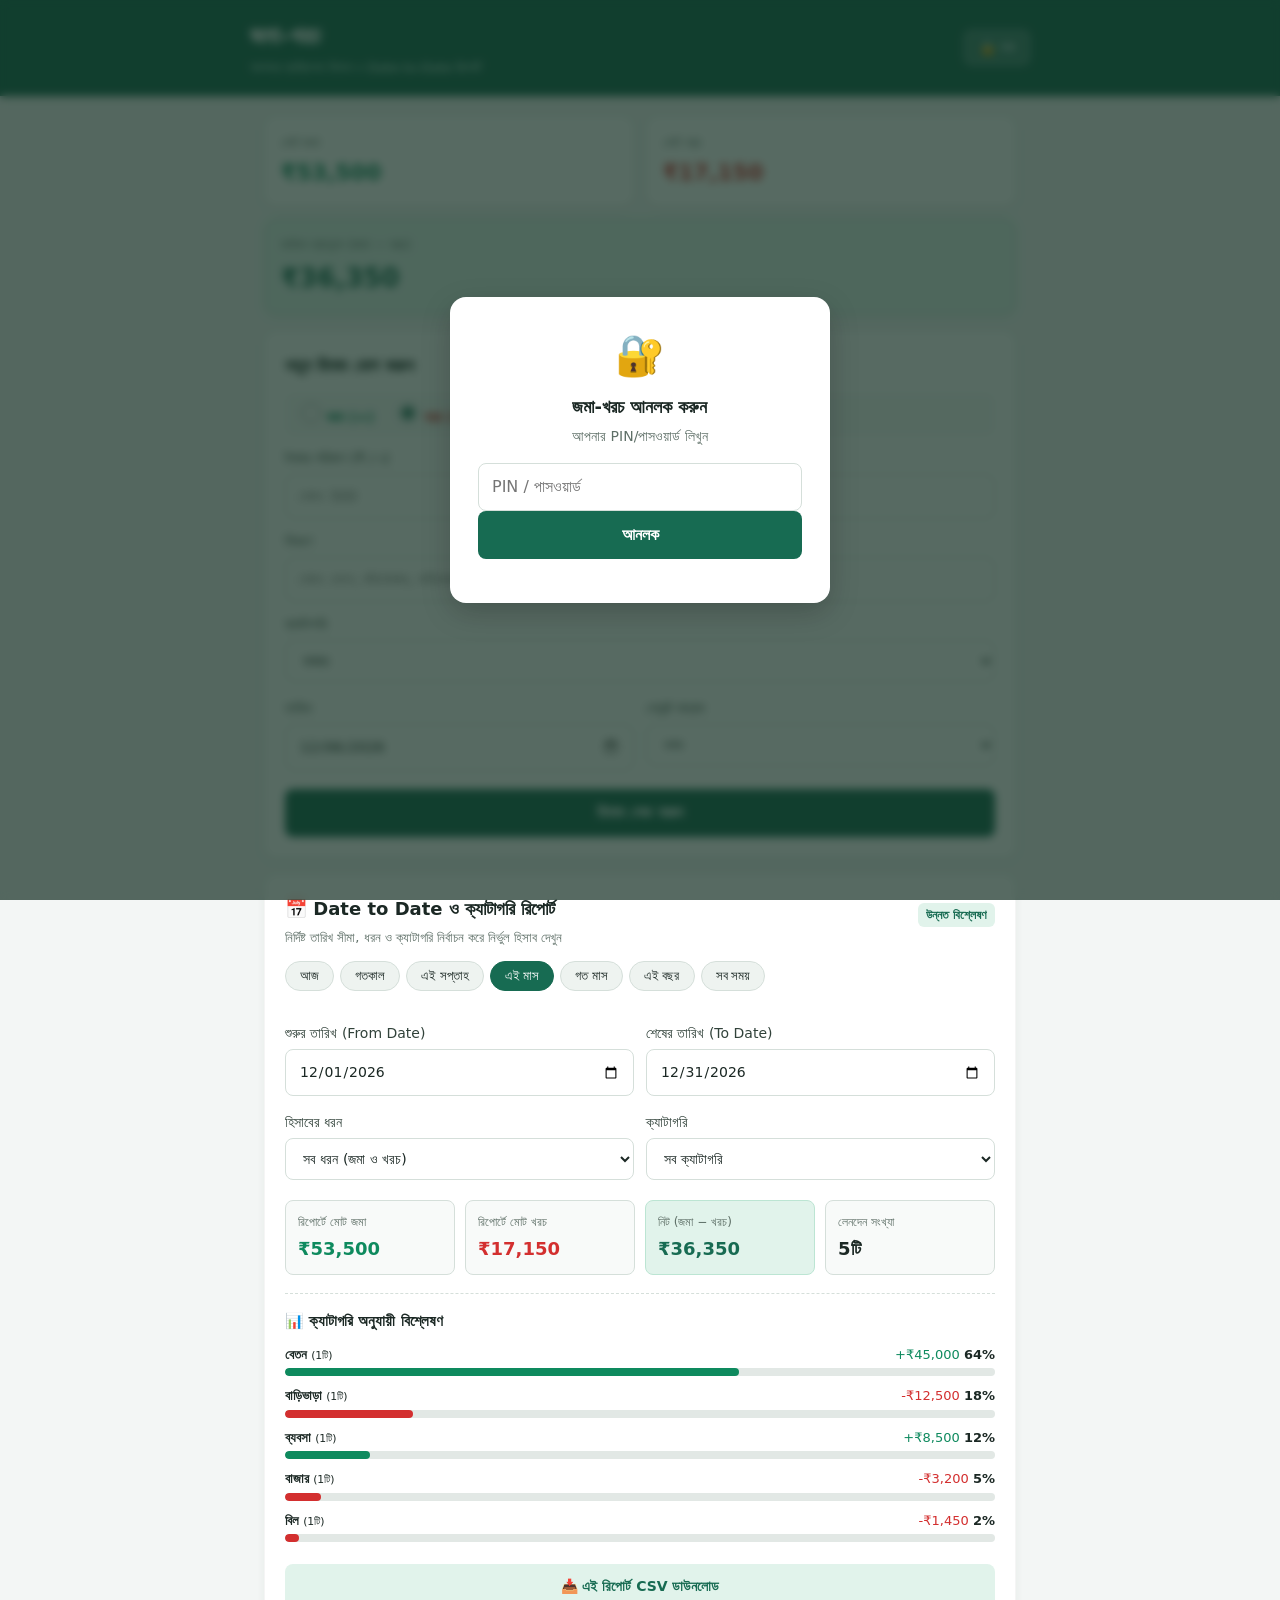
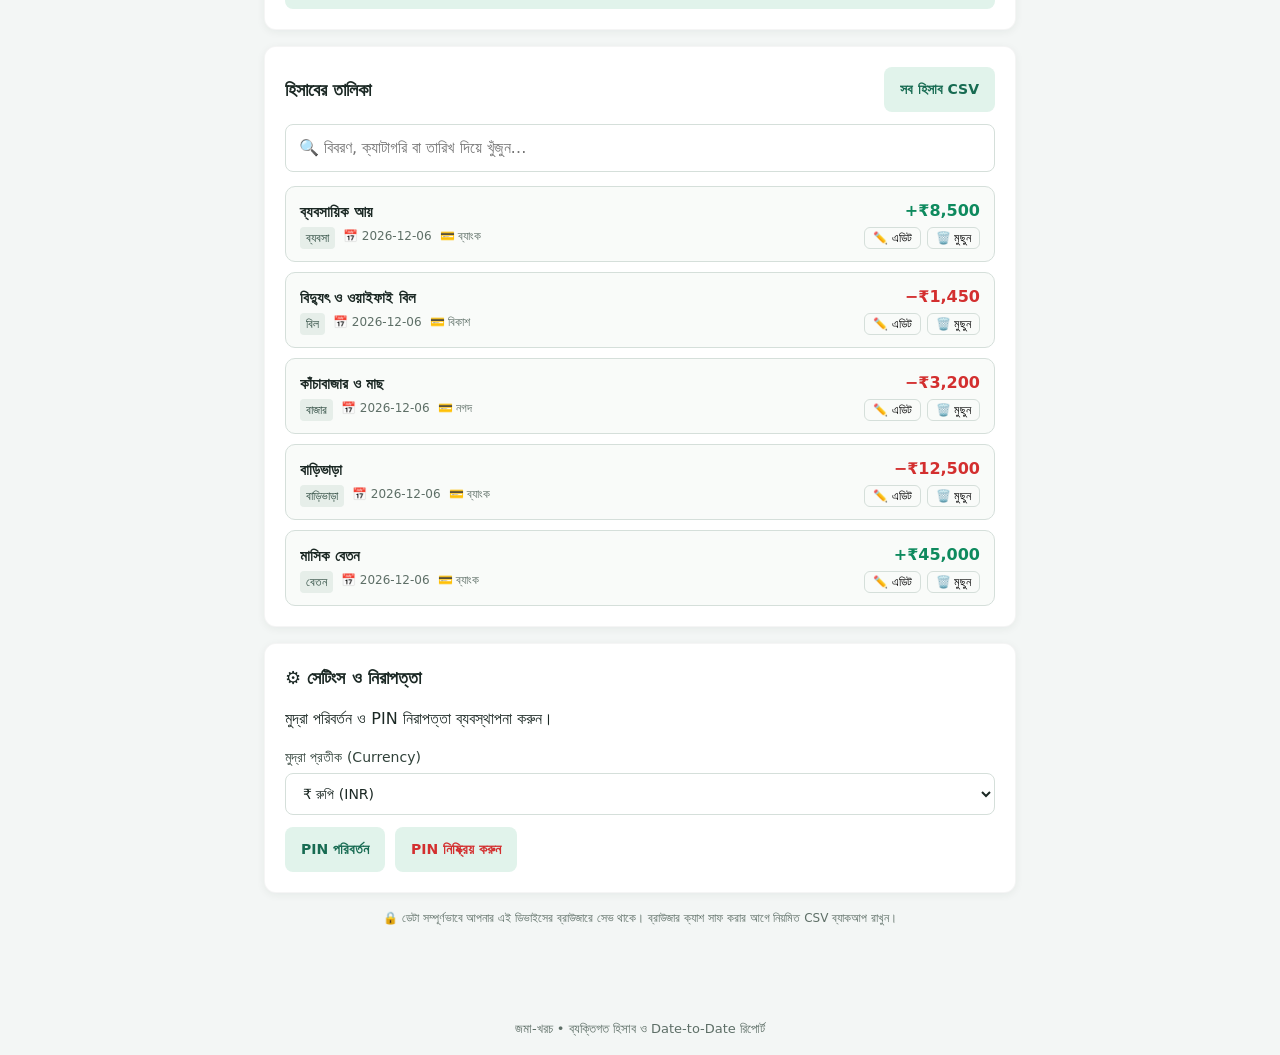
==== web/index.html @ a7116bd0 "feat: initialize core application structure Add UI components, styling, security PIN management, and" ====
<!doctype html>
<html lang="bn">
<head>
  <meta charset="utf-8">
  <meta name="viewport" content="width=device-width, initial-scale=1">
  <meta name="theme-color" content="#176b52">
  <title>জমা-খরচ • ব্যক্তিগত হিসাব ও রিপোর্ট</title>
  <link rel="stylesheet" href="style.css">
</head>
<body>
  <header>
    <div>
      <h1>জমা-খরচ</h1>
      <p>আপনার ব্যক্তিগত হিসাব ও Date-to-Date রিপোর্ট</p>
    </div>
    <div class="header-actions">
      <button id="lockNow" class="headbtn" title="অ্যাপ লক করুন">🔒 লক</button>
    </div>
  </header>

  <!-- Lock Screen Overlay -->
  <section id="lockScreen" class="lockScreen">
    <div class="lockCard">
      <div class="lockIcon">🔐</div>
      <h2 id="lockTitle">জমা-খরচ আনলক করুন</h2>
      <p id="lockText">আপনার PIN/পাসওয়ার্ড লিখুন</p>
      
      <form id="unlockForm">
        <input id="pinInput" type="password" autocomplete="current-password" placeholder="PIN / পাসওয়ার্ড" required>
        <button class="primary" type="submit">আনলক</button>
      </form>

      <div id="setupArea" hidden>
        <p>প্রথমবার ব্যবহারের জন্য একটি PIN/পাসওয়ার্ড তৈরি করুন (কমপক্ষে ৪ অক্ষর/সংখ্যা)।</p>
        <form id="setupForm">
          <input id="newPin" type="password" autocomplete="new-password" placeholder="নতুন PIN / পাসওয়ার্ড" minlength="4" required>
          <input id="confirmPin" type="password" autocomplete="new-password" placeholder="আবার লিখুন" minlength="4" required>
          <button class="primary" type="submit">PIN সেট করুন</button>
        </form>
      </div>

      <p id="lockError" class="error" role="alert"></p>
    </div>
  </section>

  <!-- Main Application -->
  <main id="app" hidden>
    <!-- Lifetime Overall Summary -->
    <section class="summary">
      <div class="tile">
        <span>মোট জমা</span>
        <strong id="totalIncome" class="incomeText">₹০</strong>
      </div>
      <div class="tile">
        <span>মোট খরচ</span>
        <strong id="totalExpense" class="expenseText">₹০</strong>
      </div>
      <div class="tile balance">
        <span>বর্তমান ব্যালেন্স (জমা − খরচ)</span>
        <strong id="balance">₹০</strong>
      </div>
    </section>

    <!-- New Entry Form -->
    <section class="panel">
      <h2 id="formTitle">নতুন হিসাব যোগ করুন</h2>
      <form id="entryForm">
        <input id="editId" type="hidden">
        
        <div class="typeRow">
          <label class="radioLabel">
            <input type="radio" name="type" value="income"> <span class="incomeTag">জমা (+)</span>
          </label>
          <label class="radioLabel">
            <input type="radio" name="type" value="expense" checked> <span class="expenseTag">খরচ (−)</span>
          </label>
        </div>

        <label>
          টাকার পরিমাণ (₹ / ৳)
          <input id="amount" type="number" min="0.01" step="0.01" placeholder="যেমন: 500" required>
        </label>

        <label>
          বিবরণ
          <input id="note" maxlength="100" placeholder="যেমন: বেতন, কাঁচাবাজার, বাড়িভাড়া" required>
        </label>

        <label>
          ক্যাটাগরি
          <select id="category">
            <option value="বাজার">বাজার</option>
            <option value="বেতন">বেতন</option>
            <option value="ব্যবসা">ব্যবসা</option>
            <option value="বাড়িভাড়া">বাড়িভাড়া</option>
            <option value="যাতায়াত">যাতায়াত</option>
            <option value="বিল">বিল</option>
            <option value="চিকিৎসা">চিকিৎসা</option>
            <option value="শিক্ষা">শিক্ষা</option>
            <option value="সঞ্চয়">সঞ্চয়</option>
            <option value="জমা/সঞ্চয়">জমা/সঞ্চয়</option>
            <option value="ঋণ">ঋণ</option>
            <option value="উপহার">উপহার</option>
            <option value="বিনোদন">বিনোদন</option>
            <option value="অন্যান্য">অন্যান্য</option>
          </select>
        </label>

        <div class="formGrid2">
          <label>
            তারিখ
            <input id="date" type="date" required>
          </label>
          <label>
            পেমেন্ট মাধ্যম
            <select id="paymentMethod">
              <option value="নগদ">নগদ</option>
              <option value="ব্যাংক">ব্যাংক</option>
              <option value="বিকাশ">বিকাশ</option>
              <option value="নগদ (Nagad)">নগদ (Nagad)</option>
              <option value="কার্ড">কার্ড</option>
              <option value="অন্যান্য">অন্যান্য</option>
            </select>
          </label>
        </div>

        <div class="formBtns">
          <button class="primary" type="submit" id="saveBtn">হিসাব সেভ করুন</button>
          <button class="secondary" type="button" id="cancelEdit" hidden>বাতিল</button>
        </div>
      </form>
    </section>

    <!-- NEW & POWERFUL DATE TO DATE REPORT SECTION -->
    <section class="panel reportPanel">
      <div class="reportTitleRow">
        <h2>📅 Date to Date ও ক্যাটাগরি রিপোর্ট</h2>
        <span class="badge">উন্নত বিশ্লেষণ</span>
      </div>
      <p class="sectionSub">নির্দিষ্ট তারিখ সীমা, ধরন ও ক্যাটাগরি নির্বাচন করে নির্ভুল হিসাব দেখুন</p>

      <!-- Date Presets -->
      <div class="presetButtons">
        <button type="button" class="presetBtn" data-preset="today">আজ</button>
        <button type="button" class="presetBtn" data-preset="yesterday">গতকাল</button>
        <button type="button" class="presetBtn" data-preset="this_week">এই সপ্তাহ</button>
        <button type="button" class="presetBtn active" data-preset="this_month">এই মাস</button>
        <button type="button" class="presetBtn" data-preset="last_month">গত মাস</button>
        <button type="button" class="presetBtn" data-preset="this_year">এই বছর</button>
        <button type="button" class="presetBtn" data-preset="all">সব সময়</button>
      </div>

      <!-- Date to Date Range Pickers -->
      <div class="dateRangeRow">
        <label>
          শুরুর তারিখ (From Date)
          <input id="reportStartDate" type="date">
        </label>
        <label>
          শেষের তারিখ (To Date)
          <input id="reportEndDate" type="date">
        </label>
      </div>

      <!-- Type and Category Filters for Report -->
      <div class="reportFilterRow">
        <label>
          হিসাবের ধরন
          <select id="reportFilterType">
            <option value="all">সব ধরন (জমা ও খরচ)</option>
            <option value="income">শুধু জমা (+)</option>
            <option value="expense">শুধু খরচ (−)</option>
          </select>
        </label>
        <label>
          ক্যাটাগরি
          <select id="reportFilterCategory">
            <option value="all">সব ক্যাটাগরি</option>
            <option value="বাজার">বাজার</option>
            <option value="বেতন">বেতন</option>
            <option value="ব্যবসা">ব্যবসা</option>
            <option value="বাড়িভাড়া">বাড়িভাড়া</option>
            <option value="যাতায়াত">যাতায়াত</option>
            <option value="বিল">বিল</option>
            <option value="চিকিৎসা">চিকিৎসা</option>
            <option value="শিক্ষা">শিক্ষা</option>
            <option value="সঞ্চয়">সঞ্চয়</option>
            <option value="জমা/সঞ্চয়">জমা/সঞ্চয়</option>
            <option value="ঋণ">ঋণ</option>
            <option value="উপহার">উপহার</option>
            <option value="বিনোদন">বিনোদন</option>
            <option value="অন্যান্য">অন্যান্য</option>
          </select>
        </label>
      </div>

      <!-- Report Summary Grid -->
      <div class="reportGrid">
        <div class="reportStat">
          <span>রিপোর্টে মোট জমা</span>
          <strong id="reportIncome" class="incomeText">₹০</strong>
        </div>
        <div class="reportStat">
          <span>রিপোর্টে মোট খরচ</span>
          <strong id="reportExpense" class="expenseText">₹০</strong>
        </div>
        <div class="reportStat highlight">
          <span>নিট (জমা − খরচ)</span>
          <strong id="reportNet">₹০</strong>
        </div>
        <div class="reportStat">
          <span>লেনদেন সংখ্যা</span>
          <strong id="reportCount">০টি</strong>
        </div>
      </div>

      <!-- Visual Category Breakdown with Progress Bars -->
      <div class="categoryBreakdownSection" id="categoryBreakdownWrapper">
        <h3>📊 ক্যাটাগরি অনুযায়ী বিশ্লেষণ</h3>
        <div id="categoryBars" class="categoryBars"></div>
      </div>

      <div class="reportActionButtons">
        <button id="exportReportCsv" class="secondary full">📥 এই রিপোর্ট CSV ডাউনলোড</button>
      </div>
    </section>

    <!-- Transactions List & Search -->
    <section class="panel">
      <div class="listHead">
        <h2>হিসাবের তালিকা</h2>
        <button id="exportAllCsv" class="secondary">সব হিসাব CSV</button>
      </div>

      <input id="search" class="search" placeholder="🔍 বিবরণ, ক্যাটাগরি বা তারিখ দিয়ে খুঁজুন…">

      <div class="entriesList" id="entries"></div>
      <p id="empty" class="empty" hidden>কোনো হিসাব পাওয়া যায়নি।</p>
    </section>

    <!-- Security & Settings Panel -->
    <section class="panel security">
      <h2>⚙️ সেটিংস ও নিরাপত্তা</h2>
      <p>মুদ্রা পরিবর্তন ও PIN নিরাপত্তা ব্যবস্থাপনা করুন।</p>
      
      <div class="settingsRow">
        <label>
          মুদ্রা প্রতীক (Currency)
          <select id="currencySelect">
            <option value="₹">₹ রুপি (INR)</option>
            <option value="৳">৳ টাকা (BDT)</option>
            <option value="$">$ ডলার (USD)</option>
          </select>
        </label>
      </div>

      <div class="settingsButtons">
        <button id="changePin" class="secondary">PIN পরিবর্তন</button>
        <button id="removePin" class="secondary text-danger">PIN নিষ্ক্রিয় করুন</button>
      </div>
    </section>

    <p class="notice">
      🔒 ডেটা সম্পূর্ণভাবে আপনার এই ডিভাইসের ব্রাউজারে সেভ থাকে। ব্রাউজার ক্যাশ সাফ করার আগে নিয়মিত CSV ব্যাকআপ রাখুন।
    </p>
  </main>

  <footer>জমা-খরচ • ব্যক্তিগত হিসাব ও Date-to-Date রিপোর্ট</footer>

  <script src="app.js"></script>
</body>
</html>
---- web/style.css ----
* {
  box-sizing: border-box;
}

:root {
  --primary: #176b52;
  --primary-dark: #0f4b39;
  --primary-light: #e1f3eb;
  --income: #0e8a5e;
  --income-bg: #e2f6ee;
  --expense: #d32f2f;
  --expense-bg: #ffebee;
  --bg: #f3f6f5;
  --surface: #ffffff;
  --text: #1b2824;
  --text-muted: #5e6f67;
  --border: #d5dfda;
  --radius: 12px;
}

body {
  margin: 0;
  background: var(--bg);
  color: var(--text);
  font-family: system-ui, -apple-system, "Segoe UI", Roboto, "Noto Sans Bengali", sans-serif;
  line-height: 1.5;
}

header {
  background: var(--primary);
  color: white;
  padding: 18px max(16px, calc((100% - 780px) / 2));
  display: flex;
  align-items: center;
  justify-content: space-between;
  gap: 12px;
  box-shadow: 0 2px 8px rgba(0, 0, 0, 0.12);
}

h1 {
  margin: 0;
  font-size: 24px;
  font-weight: 700;
}

header p {
  margin: 4px 0 0;
  color: #d6eee5;
  font-size: 13px;
}

.headbtn {
  background: rgba(255, 255, 255, 0.18);
  color: white;
  border: 1px solid rgba(255, 255, 255, 0.4);
  border-radius: 8px;
  padding: 8px 14px;
  font-size: 14px;
  cursor: pointer;
  transition: background 0.2s;
}

.headbtn:hover {
  background: rgba(255, 255, 255, 0.3);
}

main {
  max-width: 780px;
  margin: 20px auto;
  padding: 0 14px 40px;
}

/* Summary Cards */
.summary {
  display: grid;
  grid-template-columns: 1fr 1fr;
  gap: 12px;
  margin-bottom: 16px;
}

.tile {
  background: var(--surface);
  border-radius: var(--radius);
  padding: 16px;
  box-shadow: 0 2px 8px rgba(16, 43, 32, 0.06);
  border: 1px solid rgba(0, 0, 0, 0.04);
}

.tile span {
  display: block;
  font-size: 13px;
  color: var(--text-muted);
}

.tile strong {
  display: block;
  font-size: 22px;
  margin-top: 4px;
  font-weight: 700;
}

.incomeText {
  color: var(--income);
}

.expenseText {
  color: var(--expense);
}

.balance {
  grid-column: 1 / -1;
  background: var(--primary-light);
  border: 1px solid #c2e6d6;
}

.balance strong {
  color: var(--primary);
  font-size: 26px;
}

/* Panels */
.panel {
  background: var(--surface);
  border-radius: var(--radius);
  padding: 20px;
  margin-bottom: 16px;
  box-shadow: 0 2px 8px rgba(16, 43, 32, 0.06);
  border: 1px solid rgba(0, 0, 0, 0.04);
}

h2 {
  font-size: 18px;
  margin: 0 0 14px;
  color: var(--text);
}

.sectionSub {
  font-size: 13px;
  color: var(--text-muted);
  margin: -8px 0 14px;
}

.reportTitleRow {
  display: flex;
  align-items: center;
  justify-content: space-between;
}

.badge {
  background: var(--primary-light);
  color: var(--primary);
  font-size: 12px;
  padding: 3px 8px;
  border-radius: 6px;
  font-weight: 600;
}

/* Form Styles */
.panel label {
  display: block;
  font-size: 14px;
  margin: 12px 0 4px;
  color: #31423a;
  font-weight: 500;
}

.panel input:not([type=radio]),
.panel select,
.lockCard input {
  display: block;
  width: 100%;
  margin-top: 5px;
  padding: 11px 13px;
  border: 1px solid var(--border);
  border-radius: 8px;
  background: white;
  font: inherit;
  color: var(--text);
  outline: none;
  transition: border-color 0.2s;
}

.panel input:focus,
.panel select:focus,
.lockCard input:focus {
  border-color: var(--primary);
  box-shadow: 0 0 0 3px rgba(23, 107, 82, 0.15);
}

.typeRow {
  display: flex;
  gap: 20px;
  margin-bottom: 12px;
  padding: 8px 12px;
  background: #f8faf9;
  border-radius: 8px;
}

.radioLabel {
  display: flex;
  align-items: center;
  gap: 8px;
  cursor: pointer;
  margin: 0 !important;
}

.radioLabel input {
  accent-color: var(--primary);
  width: 18px;
  height: 18px;
}

.incomeTag {
  color: var(--income);
  font-weight: 700;
}

.expenseTag {
  color: var(--expense);
  font-weight: 700;
}

.formGrid2 {
  display: grid;
  grid-template-columns: 1fr 1fr;
  gap: 12px;
}

.formBtns {
  display: flex;
  gap: 10px;
  margin-top: 14px;
}

.primary, .secondary {
  border: 0;
  border-radius: 8px;
  padding: 12px 16px;
  font: inherit;
  font-weight: 600;
  cursor: pointer;
  transition: opacity 0.2s, background 0.2s;
}

.primary {
  width: 100%;
  background: var(--primary);
  color: white;
}

.primary:hover {
  background: var(--primary-dark);
}

.secondary {
  background: var(--primary-light);
  color: var(--primary);
  font-size: 14px;
}

.secondary:hover {
  background: #cfeedf;
}

.full {
  width: 100%;
  margin-top: 12px;
}

/* Date Presets */
.presetButtons {
  display: flex;
  gap: 6px;
  overflow-x: auto;
  padding-bottom: 8px;
  margin-bottom: 12px;
}

.presetBtn {
  background: #eef3f0;
  border: 1px solid var(--border);
  color: var(--text);
  border-radius: 20px;
  padding: 6px 14px;
  font-size: 13px;
  cursor: pointer;
  white-space: nowrap;
  transition: all 0.2s;
}

.presetBtn.active, .presetBtn:hover {
  background: var(--primary);
  color: white;
  border-color: var(--primary);
}

.dateRangeRow, .reportFilterRow {
  display: grid;
  grid-template-columns: 1fr 1fr;
  gap: 12px;
}

/* Report Grid */
.reportGrid {
  display: grid;
  grid-template-columns: repeat(auto-fit, minmax(140px, 1fr));
  gap: 10px;
  margin: 16px 0;
}

.reportStat {
  background: #f8faf9;
  border: 1px solid var(--border);
  padding: 12px;
  border-radius: 8px;
}

.reportStat span {
  display: block;
  font-size: 12px;
  color: var(--text-muted);
}

.reportStat strong {
  display: block;
  font-size: 18px;
  margin-top: 4px;
}

.reportStat.highlight {
  background: var(--primary-light);
  border-color: #bce5d3;
}

.reportStat.highlight strong {
  color: var(--primary);
}

/* Visual Category Bars */
.categoryBreakdownSection {
  margin-top: 18px;
  border-top: 1px dashed var(--border);
  padding-top: 16px;
}

.categoryBreakdownSection h3 {
  font-size: 15px;
  margin: 0 0 12px;
  color: var(--text);
}

.catBarItem {
  margin-bottom: 10px;
}

.catBarHead {
  display: flex;
  justify-content: space-between;
  font-size: 13px;
  margin-bottom: 4px;
}

.catProgressBg {
  background: #e2e8e5;
  height: 8px;
  border-radius: 4px;
  overflow: hidden;
}

.catProgressFill {
  height: 100%;
  border-radius: 4px;
  background: var(--primary);
  transition: width 0.3s;
}

.catProgressFill.expenseFill {
  background: var(--expense);
}

.catProgressFill.incomeFill {
  background: var(--income);
}

/* Entries List */
.listHead {
  display: flex;
  align-items: center;
  justify-content: space-between;
  margin-bottom: 12px;
}

.listHead h2 {
  margin: 0;
}

.search {
  margin-bottom: 14px;
}

.entriesList {
  display: flex;
  flex-direction: column;
  gap: 10px;
}

.entryItem {
  display: flex;
  justify-content: space-between;
  align-items: center;
  background: #f9fbf9;
  border: 1px solid var(--border);
  padding: 12px 14px;
  border-radius: 10px;
  transition: transform 0.15s, box-shadow 0.15s;
}

.entryItem:hover {
  box-shadow: 0 2px 6px rgba(0, 0, 0, 0.05);
}

.entryMain strong {
  font-size: 15px;
  color: var(--text);
}

.entryMeta {
  display: flex;
  gap: 8px;
  font-size: 12px;
  color: var(--text-muted);
  margin-top: 3px;
}

.catPill {
  background: #e6eee9;
  color: #2b493e;
  padding: 2px 6px;
  border-radius: 4px;
  font-weight: 500;
}

.entryMoney {
  text-align: right;
}

.entryAmount {
  font-size: 16px;
  font-weight: 700;
}

.entryActions {
  display: flex;
  gap: 6px;
  margin-top: 4px;
}

.btnAction {
  background: transparent;
  border: 1px solid var(--border);
  border-radius: 6px;
  padding: 3px 8px;
  font-size: 12px;
  cursor: pointer;
}

.btnAction.edit:hover {
  background: var(--primary-light);
  color: var(--primary);
}

.btnAction.delete:hover {
  background: var(--expense-bg);
  color: var(--expense);
}

.empty {
  text-align: center;
  color: var(--text-muted);
  padding: 24px 0;
  font-size: 14px;
}

/* Security & Settings */
.settingsButtons {
  display: flex;
  gap: 10px;
  margin-top: 12px;
}

.text-danger {
  color: var(--expense);
}

.notice {
  font-size: 12px;
  color: var(--text-muted);
  text-align: center;
  margin: 16px 0;
}

/* Lock Screen */
.lockScreen {
  position: fixed;
  inset: 0;
  background: rgba(16, 43, 32, 0.7);
  backdrop-filter: blur(4px);
  display: flex;
  align-items: center;
  justify-content: center;
  padding: 16px;
  z-index: 999;
}

.lockCard {
  background: white;
  width: 100%;
  max-width: 380px;
  padding: 28px;
  border-radius: 16px;
  text-align: center;
  box-shadow: 0 10px 30px rgba(0, 0, 0, 0.2);
}

.lockIcon {
  font-size: 40px;
  margin-bottom: 8px;
}

.lockCard h2 {
  margin: 0 0 6px;
}

.lockCard p {
  color: var(--text-muted);
  font-size: 14px;
  margin: 0 0 16px;
}

.error {
  color: var(--expense);
  font-size: 13px;
  margin-top: 10px;
}

footer {
  text-align: center;
  padding: 16px;
  font-size: 13px;
  color: var(--text-muted);
}

@media (max-width: 600px) {
  .dateRangeRow, .reportFilterRow, .formGrid2 {
    grid-template-columns: 1fr;
  }
}
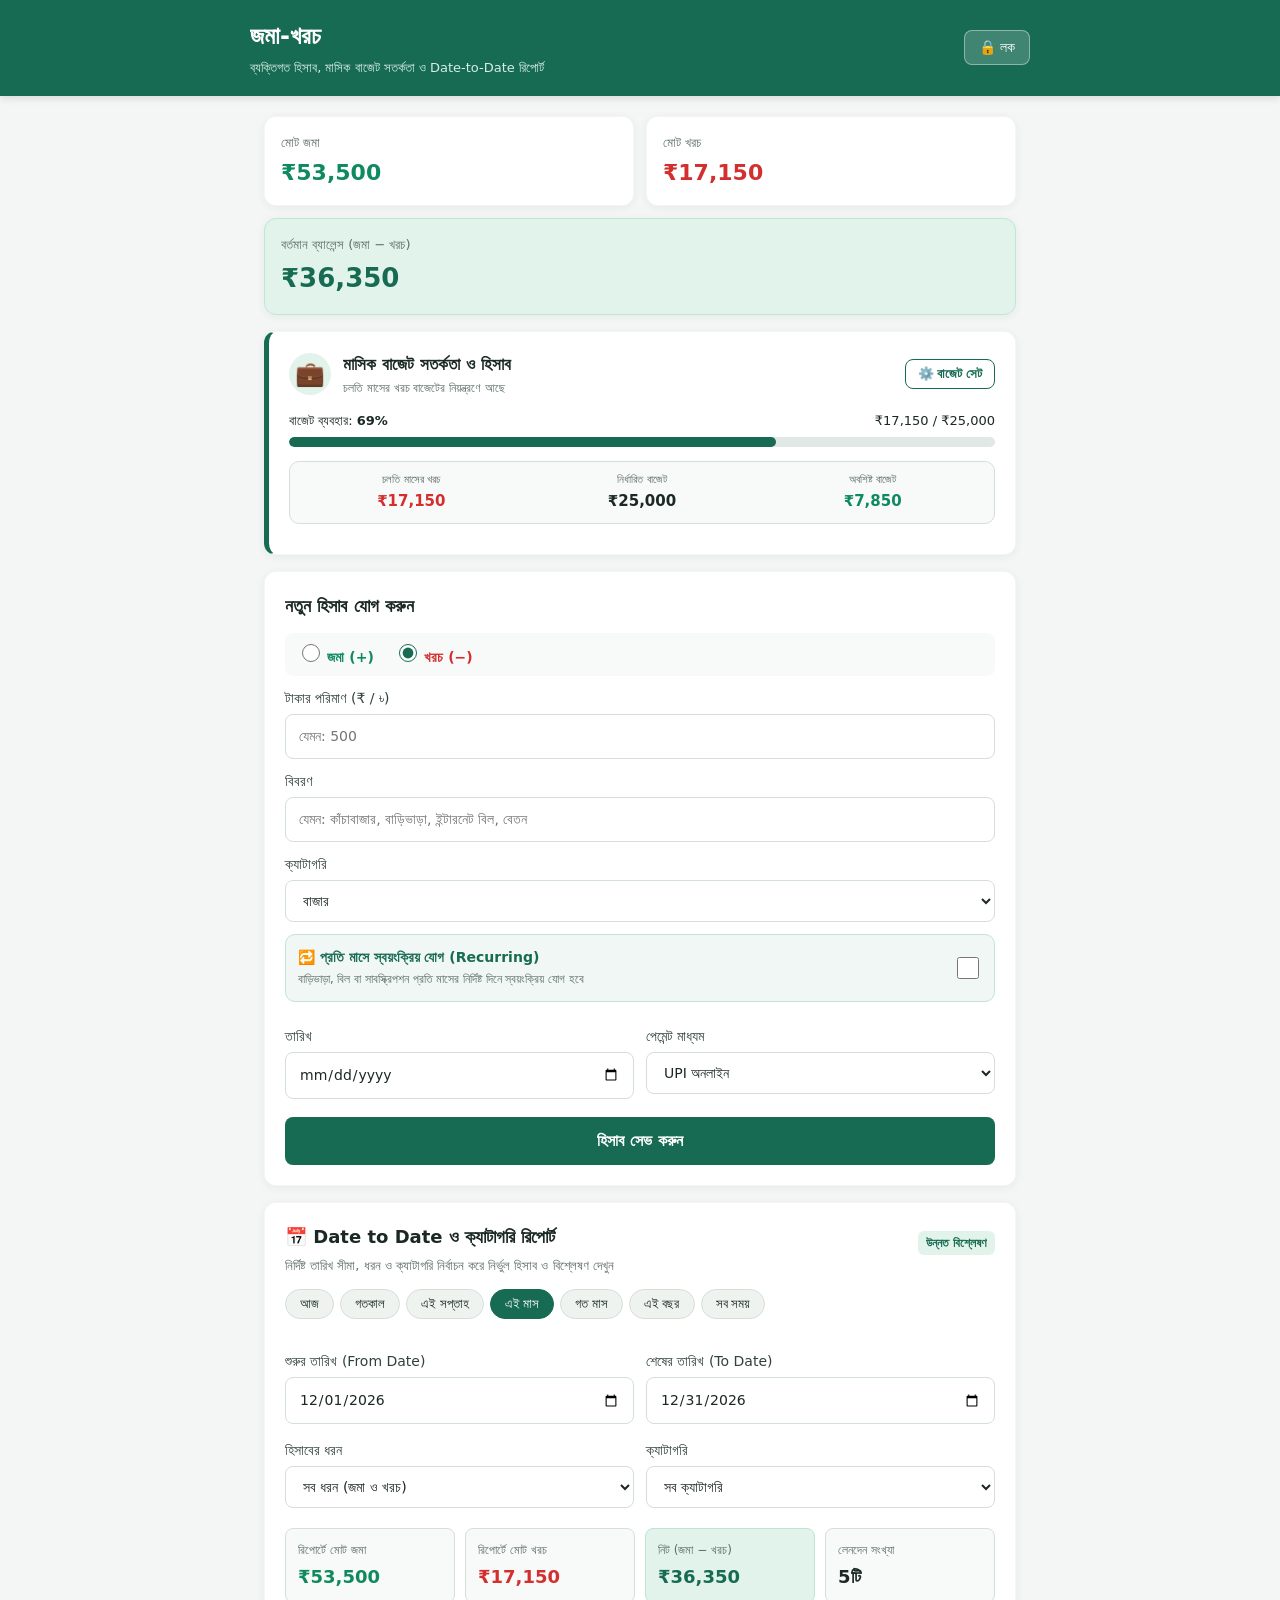
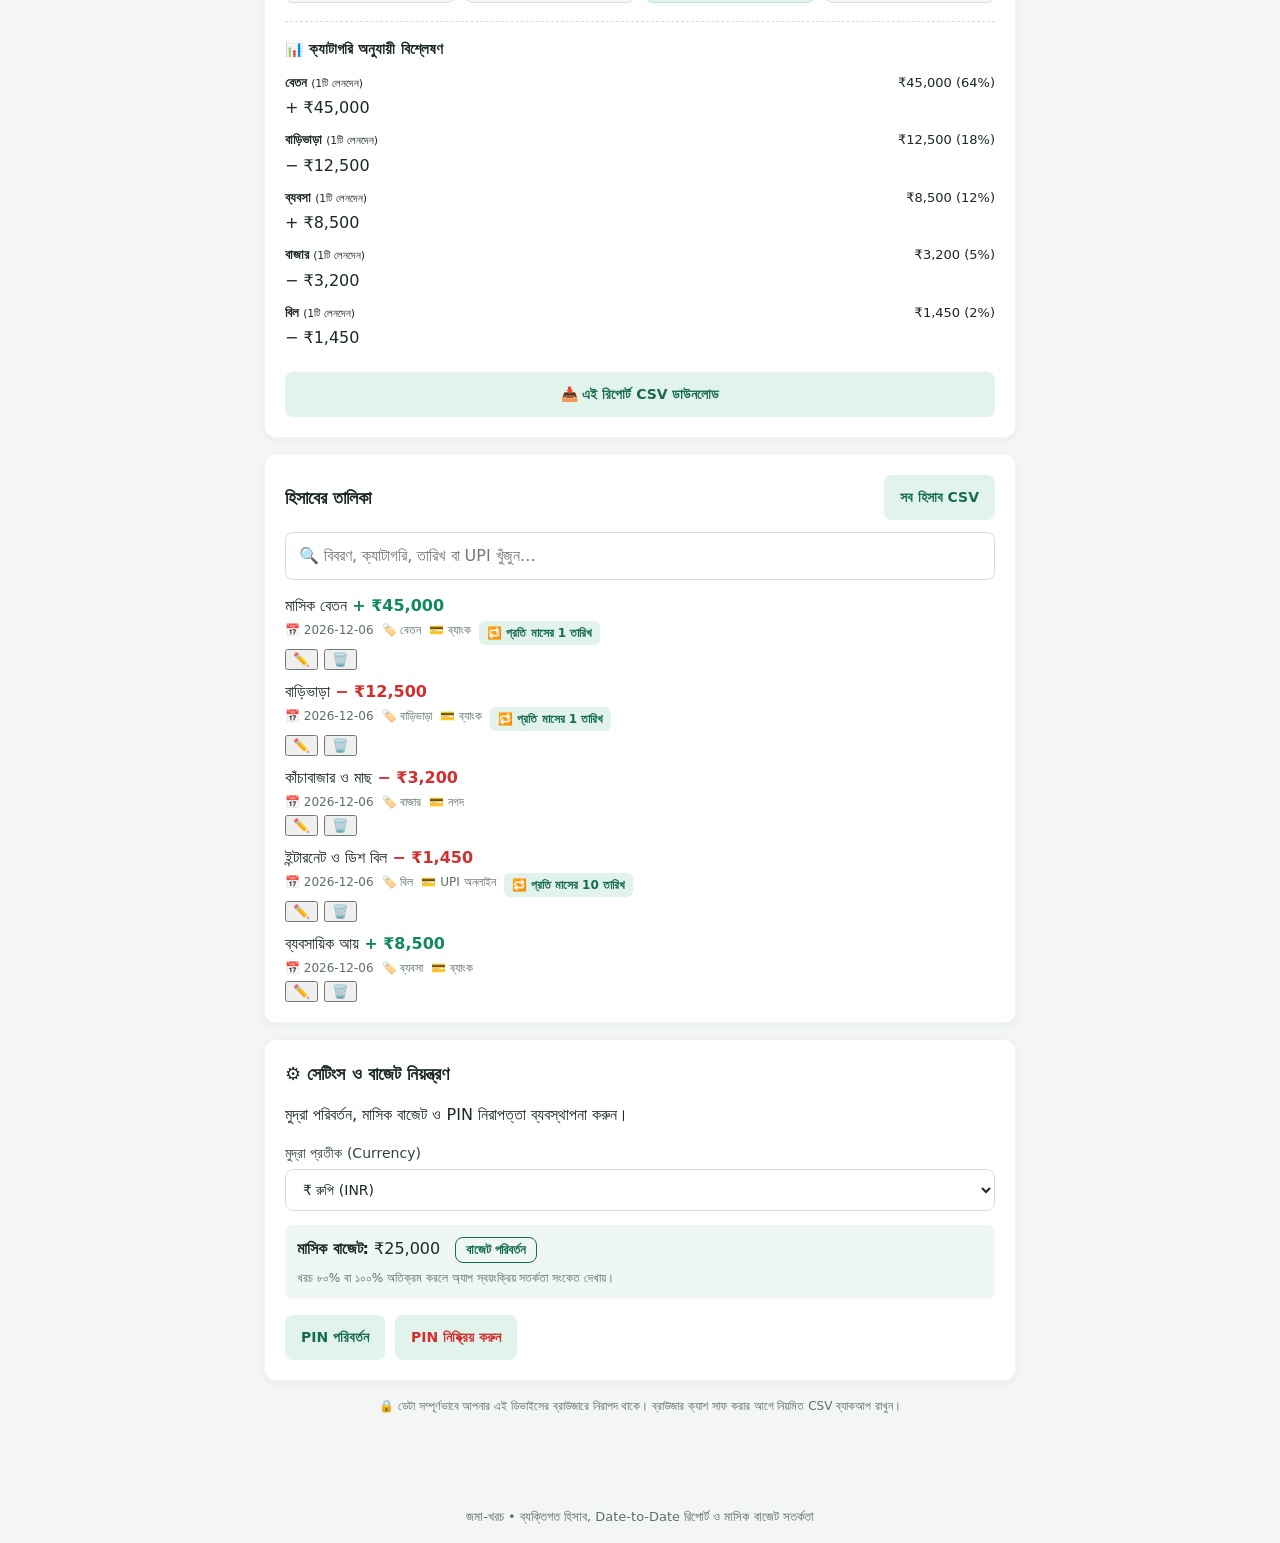
==== commit dce3ebbb: "feat: add recurring transaction support - Added recurrence fields to TransactionEntity - Updated Roo" ====
--- a/web/index.html
+++ b/web/index.html
@@ -4,14 +4,14 @@
   <meta charset="utf-8">
   <meta name="viewport" content="width=device-width, initial-scale=1">
   <meta name="theme-color" content="#176b52">
-  <title>জমা-খরচ • ব্যক্তিগত হিসাব ও রিপোর্ট</title>
+  <title>জমা-খরচ • ব্যক্তিগত হিসাব, বাজেট সতর্কতা ও রিপোর্ট</title>
   <link rel="stylesheet" href="style.css">
 </head>
 <body>
   <header>
     <div>
       <h1>জমা-খরচ</h1>
-      <p>আপনার ব্যক্তিগত হিসাব ও Date-to-Date রিপোর্ট</p>
+      <p>ব্যক্তিগত হিসাব, মাসিক বাজেট সতর্কতা ও Date-to-Date রিপোর্ট</p>
     </div>
     <div class="header-actions">
       <button id="lockNow" class="headbtn" title="অ্যাপ লক করুন">🔒 লক</button>
@@ -19,7 +19,7 @@
   </header>
 
   <!-- Lock Screen Overlay -->
-  <section id="lockScreen" class="lockScreen">
+  <section id="lockScreen" class="lockScreen" style="display: none;">
     <div class="lockCard">
       <div class="lockIcon">🔐</div>
       <h2 id="lockTitle">জমা-খরচ আনলক করুন</h2>
@@ -28,15 +28,23 @@
       <form id="unlockForm">
         <input id="pinInput" type="password" autocomplete="current-password" placeholder="PIN / পাসওয়ার্ড" required>
         <button class="primary" type="submit">আনলক</button>
+        <div style="margin-top: 12px; display: flex; flex-direction: column; gap: 8px;">
+          <button id="resetPinBtn" type="button" class="secondary" style="width: 100%; border: 1px dashed #176b52; background: #eef7f3; cursor: pointer; padding: 10px; font-weight: 600;">
+            🔓 PIN রিসেট করে সরাসরি প্রবেশ করুন
+          </button>
+        </div>
       </form>
 
       <div id="setupArea" hidden>
-        <p>প্রথমবার ব্যবহারের জন্য একটি PIN/পাসওয়ার্ড তৈরি করুন (কমপক্ষে ৪ অক্ষর/সংখ্যা)।</p>
+        <p>প্রথমবার ব্যবহারের জন্য একটি PIN তৈরি করতে পারেন (ঐচ্ছিক)।</p>
         <form id="setupForm">
           <input id="newPin" type="password" autocomplete="new-password" placeholder="নতুন PIN / পাসওয়ার্ড" minlength="4" required>
           <input id="confirmPin" type="password" autocomplete="new-password" placeholder="আবার লিখুন" minlength="4" required>
           <button class="primary" type="submit">PIN সেট করুন</button>
         </form>
+        <button id="bypassPinBtn" type="button" class="secondary" style="width: 100%; margin-top: 10px;">
+          পাসওয়ার্ড ছাড়া সরাসরি ব্যবহার করুন
+        </button>
       </div>
 
       <p id="lockError" class="error" role="alert"></p>
@@ -44,7 +52,7 @@
   </section>
 
   <!-- Main Application -->
-  <main id="app" hidden>
+  <main id="app">
     <!-- Lifetime Overall Summary -->
     <section class="summary">
       <div class="tile">
@@ -58,6 +66,49 @@
       <div class="tile balance">
         <span>বর্তমান ব্যালেন্স (জমা − খরচ)</span>
         <strong id="balance">₹০</strong>
+      </div>
+    </section>
+
+    <!-- MONTHLY BUDGET ALERT & TRACKER SECTION -->
+    <section class="panel budgetCard" id="budgetCard">
+      <div class="budgetHeader">
+        <div class="budgetTitleGroup">
+          <div class="budgetIcon" id="budgetIcon">💼</div>
+          <div>
+            <h3>মাসিক বাজেট সতর্কতা ও হিসাব</h3>
+            <p id="budgetAlertSubtitle" class="budgetSubtitle">চলতি মাসের খরচ বাজেটের নিয়ন্ত্রণে আছে</p>
+          </div>
+        </div>
+        <button type="button" id="openBudgetModal" class="btnOutline" title="বাজেট পরিবর্তন করুন">⚙️ বাজেট সেট</button>
+      </div>
+
+      <div class="budgetProgressWrap">
+        <div class="budgetProgressLabels">
+          <span id="budgetUsageLabel">বাজেট ব্যবহার: <strong>0%</strong></span>
+          <span id="budgetSpentRatio">₹০ / ₹২৫,০০০</span>
+        </div>
+        <div class="progressBarTrack">
+          <div id="progressBarFill" class="progressBarFill" style="width: 0%;"></div>
+        </div>
+      </div>
+
+      <div class="budgetStatsGrid">
+        <div class="budgetStat">
+          <span>চলতি মাসের খরচ</span>
+          <strong id="budgetThisMonthExpense" class="expenseText">₹০</strong>
+        </div>
+        <div class="budgetStat">
+          <span>নির্ধারিত বাজেট</span>
+          <strong id="budgetMonthlyLimit">₹২৫,০০০</strong>
+        </div>
+        <div class="budgetStat">
+          <span id="budgetRemainingLabel">অবশিষ্ট বাজেট</span>
+          <strong id="budgetRemainingAmount" class="incomeText">₹২৫,০০০</strong>
+        </div>
+      </div>
+
+      <div id="budgetAlertBanner" class="budgetAlertBanner" style="display: none;">
+        <span id="budgetAlertMsg"></span>
       </div>
     </section>
 
@@ -77,24 +128,30 @@
         </div>
 
         <label>
-          টাকার পরিমাণ (₹ / ৳)
+          টাকার পরিমাণ (<span class="currencySymbolDisplay">₹</span> / ৳)
           <input id="amount" type="number" min="0.01" step="0.01" placeholder="যেমন: 500" required>
         </label>
 
+        <!-- REAL-TIME BUDGET WARNING IN FORM -->
+        <div id="formBudgetWarning" class="formBudgetWarning" style="display: none;">
+          <span id="formBudgetWarningMsg"></span>
+        </div>
+
         <label>
           বিবরণ
-          <input id="note" maxlength="100" placeholder="যেমন: বেতন, কাঁচাবাজার, বাড়িভাড়া" required>
+          <input id="note" maxlength="100" placeholder="যেমন: কাঁচাবাজার, বাড়িভাড়া, ইন্টারনেট বিল, বেতন" required>
         </label>
 
         <label>
           ক্যাটাগরি
           <select id="category">
             <option value="বাজার">বাজার</option>
+            <option value="বাড়িভাড়া">বাড়িভাড়া</option>
+            <option value="বিল">বিল</option>
+            <option value="সাবস্ক্রিপশন/ফি">সাবস্ক্রিপশন/ফি</option>
             <option value="বেতন">বেতন</option>
             <option value="ব্যবসা">ব্যবসা</option>
-            <option value="বাড়িভাড়া">বাড়িভাড়া</option>
             <option value="যাতায়াত">যাতায়াত</option>
-            <option value="বিল">বিল</option>
             <option value="চিকিৎসা">চিকিৎসা</option>
             <option value="শিক্ষা">শিক্ষা</option>
             <option value="সঞ্চয়">সঞ্চয়</option>
@@ -106,6 +163,33 @@
           </select>
         </label>
 
+        <!-- RECURRING MONTHLY FEATURE TOGGLE -->
+        <div class="recurringBox" style="background: #f0f7f4; border: 1px solid #c2e2d5; border-radius: 10px; padding: 12px; margin: 12px 0;">
+          <label style="display: flex; align-items: center; justify-content: space-between; margin: 0; cursor: pointer;">
+            <span>
+              <strong style="color: #176b52;">🔁 প্রতি মাসে স্বয়ংক্রিয় যোগ (Recurring)</strong><br>
+              <small style="color: #5e6f67;">বাড়িভাড়া, বিল বা সাবস্ক্রিপশন প্রতি মাসের নির্দিষ্ট দিনে স্বয়ংক্রিয় যোগ হবে</small>
+            </span>
+            <input type="checkbox" id="isRecurring" style="width: 22px; height: 22px; accent-color: #176b52; cursor: pointer;">
+          </label>
+
+          <div id="recurringDayWrap" style="display: none; margin-top: 10px; border-top: 1px dashed #c2e2d5; padding-top: 8px;">
+            <label style="margin: 0; font-size: 13px; font-weight: 600; color: #176b52;">
+              প্রতি মাসের কত তারিখে যোগ হবে?
+              <select id="recurringDay" style="margin-top: 6px;">
+                <option value="1">১ তারিখ</option>
+                <option value="5">৫ তারিখ</option>
+                <option value="10">১০ তারিখ</option>
+                <option value="15">১৫ তারিখ</option>
+                <option value="20">২০ তারিখ</option>
+                <option value="25">২৫ তারিখ</option>
+                <option value="28">২৮ তারিখ</option>
+                <option value="30">৩০ তারিখ</option>
+              </select>
+            </label>
+          </div>
+        </div>
+
         <div class="formGrid2">
           <label>
             তারিখ
@@ -115,9 +199,8 @@
             পেমেন্ট মাধ্যম
             <select id="paymentMethod">
               <option value="নগদ">নগদ</option>
+              <option value="UPI অনলাইন" selected>UPI অনলাইন</option>
               <option value="ব্যাংক">ব্যাংক</option>
-              <option value="বিকাশ">বিকাশ</option>
-              <option value="নগদ (Nagad)">নগদ (Nagad)</option>
               <option value="কার্ড">কার্ড</option>
               <option value="অন্যান্য">অন্যান্য</option>
             </select>
@@ -131,15 +214,14 @@
       </form>
     </section>
 
-    <!-- NEW & POWERFUL DATE TO DATE REPORT SECTION -->
+    <!-- POWERFUL DATE TO DATE REPORT SECTION -->
     <section class="panel reportPanel">
       <div class="reportTitleRow">
         <h2>📅 Date to Date ও ক্যাটাগরি রিপোর্ট</h2>
         <span class="badge">উন্নত বিশ্লেষণ</span>
       </div>
-      <p class="sectionSub">নির্দিষ্ট তারিখ সীমা, ধরন ও ক্যাটাগরি নির্বাচন করে নির্ভুল হিসাব দেখুন</p>
-
-      <!-- Date Presets -->
+      <p class="sectionSub">নির্দিষ্ট তারিখ সীমা, ধরন ও ক্যাটাগরি নির্বাচন করে নির্ভুল হিসাব ও বিশ্লেষণ দেখুন</p>
+
       <div class="presetButtons">
         <button type="button" class="presetBtn" data-preset="today">আজ</button>
         <button type="button" class="presetBtn" data-preset="yesterday">গতকাল</button>
@@ -150,7 +232,6 @@
         <button type="button" class="presetBtn" data-preset="all">সব সময়</button>
       </div>
 
-      <!-- Date to Date Range Pickers -->
       <div class="dateRangeRow">
         <label>
           শুরুর তারিখ (From Date)
@@ -162,7 +243,6 @@
         </label>
       </div>
 
-      <!-- Type and Category Filters for Report -->
       <div class="reportFilterRow">
         <label>
           হিসাবের ধরন
@@ -177,11 +257,12 @@
           <select id="reportFilterCategory">
             <option value="all">সব ক্যাটাগরি</option>
             <option value="বাজার">বাজার</option>
+            <option value="বাড়িভাড়া">বাড়িভাড়া</option>
+            <option value="বিল">বিল</option>
+            <option value="সাবস্ক্রিপশন/ফি">সাবস্ক্রিপশন/ফি</option>
             <option value="বেতন">বেতন</option>
             <option value="ব্যবসা">ব্যবসা</option>
-            <option value="বাড়িভাড়া">বাড়িভাড়া</option>
             <option value="যাতায়াত">যাতায়াত</option>
-            <option value="বিল">বিল</option>
             <option value="চিকিৎসা">চিকিৎসা</option>
             <option value="শিক্ষা">শিক্ষা</option>
             <option value="সঞ্চয়">সঞ্চয়</option>
@@ -194,7 +275,6 @@
         </label>
       </div>
 
-      <!-- Report Summary Grid -->
       <div class="reportGrid">
         <div class="reportStat">
           <span>রিপোর্টে মোট জমা</span>
@@ -214,7 +294,6 @@
         </div>
       </div>
 
-      <!-- Visual Category Breakdown with Progress Bars -->
       <div class="categoryBreakdownSection" id="categoryBreakdownWrapper">
         <h3>📊 ক্যাটাগরি অনুযায়ী বিশ্লেষণ</h3>
         <div id="categoryBars" class="categoryBars"></div>
@@ -232,7 +311,7 @@
         <button id="exportAllCsv" class="secondary">সব হিসাব CSV</button>
       </div>
 
-      <input id="search" class="search" placeholder="🔍 বিবরণ, ক্যাটাগরি বা তারিখ দিয়ে খুঁজুন…">
+      <input id="search" class="search" placeholder="🔍 বিবরণ, ক্যাটাগরি, তারিখ বা UPI খুঁজুন…">
 
       <div class="entriesList" id="entries"></div>
       <p id="empty" class="empty" hidden>কোনো হিসাব পাওয়া যায়নি।</p>
@@ -240,8 +319,8 @@
 
     <!-- Security & Settings Panel -->
     <section class="panel security">
-      <h2>⚙️ সেটিংস ও নিরাপত্তা</h2>
-      <p>মুদ্রা পরিবর্তন ও PIN নিরাপত্তা ব্যবস্থাপনা করুন।</p>
+      <h2>⚙️ সেটিংস ও বাজেট নিয়ন্ত্রণ</h2>
+      <p>মুদ্রা পরিবর্তন, মাসিক বাজেট ও PIN নিরাপত্তা ব্যবস্থাপনা করুন।</p>
       
       <div class="settingsRow">
         <label>
@@ -254,18 +333,62 @@
         </label>
       </div>
 
-      <div class="settingsButtons">
+      <div style="margin-top: 14px; padding: 12px; background: #eef7f3; border-radius: 8px;">
+        <strong>মাসিক বাজেট:</strong> <span id="settingsCurrentBudget">₹২৫,০০০</span>
+        <button type="button" id="settingsEditBudgetBtn" class="btnOutline" style="margin-left: 10px; padding: 4px 10px; font-size: 13px;">বাজেট পরিবর্তন</button>
+        <p style="margin: 6px 0 0; font-size: 12px; color: var(--text-muted);">
+          খরচ ৮০% বা ১০০% অতিক্রম করলে অ্যাপ স্বয়ংক্রিয় সতর্কতা সংকেত দেখায়।
+        </p>
+      </div>
+
+      <div class="settingsButtons" style="margin-top: 16px;">
         <button id="changePin" class="secondary">PIN পরিবর্তন</button>
         <button id="removePin" class="secondary text-danger">PIN নিষ্ক্রিয় করুন</button>
       </div>
     </section>
 
     <p class="notice">
-      🔒 ডেটা সম্পূর্ণভাবে আপনার এই ডিভাইসের ব্রাউজারে সেভ থাকে। ব্রাউজার ক্যাশ সাফ করার আগে নিয়মিত CSV ব্যাকআপ রাখুন।
+      🔒 ডেটা সম্পূর্ণভাবে আপনার এই ডিভাইসের ব্রাউজারে নিরাপদ থাকে। ব্রাউজার ক্যাশ সাফ করার আগে নিয়মিত CSV ব্যাকআপ রাখুন।
     </p>
   </main>
 
-  <footer>জমা-খরচ • ব্যক্তিগত হিসাব ও Date-to-Date রিপোর্ট</footer>
+  <!-- Budget Setting Modal -->
+  <div id="budgetModal" class="modalOverlay" style="display: none;">
+    <div class="modalCard">
+      <div class="modalHeader">
+        <h3>💰 মাসিক বাজেট নির্ধারণ</h3>
+        <button type="button" id="closeBudgetModal" class="closeBtn">&times;</button>
+      </div>
+      <p style="font-size: 13px; color: var(--text-muted); margin-top: 4px;">
+        প্রতি মাসের সর্বোচ্চ খরচের লক্ষ্য নির্ধারণ করুন। খরচের পরিমাণ ৮০% বা ১০০% হলে অ্যাপ আপনাকে স্বয়ংক্রিয় সতর্কতা সংকেত প্রদর্শন করবে।
+      </p>
+
+      <form id="budgetForm">
+        <label style="margin-top: 12px; display: block; font-weight: 600;">
+          মাসিক বাজেট সীমা (<span class="currencySymbolDisplay">₹</span>)
+          <input type="number" id="budgetInputModal" min="100" step="100" placeholder="যেমন: 25000" required>
+        </label>
+
+        <div style="margin-top: 10px;">
+          <small style="color: var(--text-muted); font-weight: 600;">দ্রুত পছন্দ করুন:</small>
+          <div class="quickChips" style="display: flex; flex-wrap: wrap; gap: 6px; margin-top: 6px;">
+            <button type="button" class="chipBtn" data-val="10000">₹১০,০০০</button>
+            <button type="button" class="chipBtn" data-val="20000">₹২০,০০০</button>
+            <button type="button" class="chipBtn" data-val="25000">₹২৫,০০০</button>
+            <button type="button" class="chipBtn" data-val="35000">₹৩৫,০০০</button>
+            <button type="button" class="chipBtn" data-val="50000">₹৫০,০০০</button>
+          </div>
+        </div>
+
+        <div class="formBtns" style="margin-top: 16px;">
+          <button type="submit" class="primary" style="flex: 1;">সংরক্ষণ করুন</button>
+          <button type="button" id="cancelBudgetModal" class="secondary">বাতিল</button>
+        </div>
+      </form>
+    </div>
+  </div>
+
+  <footer>জমা-খরচ • ব্যক্তিগত হিসাব, Date-to-Date রিপোর্ট ও মাসিক বাজেট সতর্কতা</footer>
 
   <script src="app.js"></script>
 </body>
--- a/web/style.css
+++ b/web/style.css
@@ -70,7 +70,6 @@
   padding: 0 14px 40px;
 }
 
-/* Summary Cards */
 .summary {
   display: grid;
   grid-template-columns: 1fr 1fr;
@@ -118,7 +117,6 @@
   font-size: 26px;
 }
 
-/* Panels */
 .panel {
   background: var(--surface);
   border-radius: var(--radius);
@@ -155,7 +153,6 @@
   font-weight: 600;
 }
 
-/* Form Styles */
 .panel label {
   display: block;
   font-size: 14px;
@@ -164,7 +161,7 @@
   font-weight: 500;
 }
 
-.panel input:not([type=radio]),
+.panel input:not([type=radio]):not([type=checkbox]),
 .panel select,
 .lockCard input {
   display: block;
@@ -267,7 +264,6 @@
   margin-top: 12px;
 }
 
-/* Date Presets */
 .presetButtons {
   display: flex;
   gap: 6px;
@@ -300,7 +296,6 @@
   gap: 12px;
 }
 
-/* Report Grid */
 .reportGrid {
   display: grid;
   grid-template-columns: repeat(auto-fit, minmax(140px, 1fr));
@@ -336,7 +331,6 @@
   color: var(--primary);
 }
 
-/* Visual Category Bars */
 .categoryBreakdownSection {
   margin-top: 18px;
   border-top: 1px dashed var(--border);
@@ -382,7 +376,6 @@
   background: var(--income);
 }
 
-/* Entries List */
 .listHead {
   display: flex;
   align-items: center;
@@ -426,6 +419,7 @@
 
 .entryMeta {
   display: flex;
+  flex-wrap: wrap;
   gap: 8px;
   font-size: 12px;
   color: var(--text-muted);
@@ -438,6 +432,14 @@
   padding: 2px 6px;
   border-radius: 4px;
   font-weight: 500;
+}
+
+.recurringPill {
+  background: var(--primary-light);
+  color: var(--primary);
+  padding: 2px 6px;
+  border-radius: 4px;
+  font-weight: 600;
 }
 
 .entryMoney {
@@ -481,7 +483,6 @@
   font-size: 14px;
 }
 
-/* Security & Settings */
 .settingsButtons {
   display: flex;
   gap: 10px;
@@ -499,7 +500,6 @@
   margin: 16px 0;
 }
 
-/* Lock Screen */
 .lockScreen {
   position: fixed;
   inset: 0;
@@ -550,8 +550,241 @@
   color: var(--text-muted);
 }
 
+/* --- MONTHLY BUDGET ALERT CARD & MODAL --- */
+.budgetCard {
+  border-left: 5px solid var(--primary);
+  background: var(--surface);
+  transition: all 0.3s ease;
+}
+
+.budgetCard.warning {
+  border-left-color: #e65100;
+  background: #fff9f4;
+}
+
+.budgetCard.exceeded {
+  border-left-color: #d32f2f;
+  background: #fff5f5;
+}
+
+.budgetHeader {
+  display: flex;
+  align-items: center;
+  justify-content: space-between;
+  gap: 12px;
+  margin-bottom: 14px;
+}
+
+.budgetTitleGroup {
+  display: flex;
+  align-items: center;
+  gap: 12px;
+}
+
+.budgetIcon {
+  font-size: 24px;
+  background: var(--primary-light);
+  width: 42px;
+  height: 42px;
+  border-radius: 50%;
+  display: flex;
+  align-items: center;
+  justify-content: center;
+}
+
+.budgetCard.warning .budgetIcon {
+  background: #ffe0b2;
+}
+
+.budgetCard.exceeded .budgetIcon {
+  background: #ffcdd2;
+}
+
+.budgetHeader h3 {
+  margin: 0;
+  font-size: 17px;
+  font-weight: 700;
+}
+
+.budgetSubtitle {
+  margin: 2px 0 0;
+  font-size: 12px;
+  color: var(--text-muted);
+}
+
+.budgetCard.warning .budgetSubtitle {
+  color: #e65100;
+  font-weight: 600;
+}
+
+.budgetCard.exceeded .budgetSubtitle {
+  color: #d32f2f;
+  font-weight: 600;
+}
+
+.btnOutline {
+  background: transparent;
+  color: var(--primary);
+  border: 1px solid var(--primary);
+  border-radius: 8px;
+  padding: 6px 12px;
+  font-size: 13px;
+  font-weight: 600;
+  cursor: pointer;
+  transition: all 0.2s;
+}
+
+.btnOutline:hover {
+  background: var(--primary-light);
+}
+
+.budgetProgressWrap {
+  margin-bottom: 14px;
+}
+
+.budgetProgressLabels {
+  display: flex;
+  justify-content: space-between;
+  font-size: 13px;
+  margin-bottom: 6px;
+}
+
+.progressBarTrack {
+  background: #e2e8e5;
+  height: 10px;
+  border-radius: 5px;
+  overflow: hidden;
+  position: relative;
+}
+
+.progressBarFill {
+  height: 100%;
+  background: var(--primary);
+  border-radius: 5px;
+  transition: width 0.4s ease, background 0.3s ease;
+}
+
+.progressBarFill.warning {
+  background: #e65100;
+}
+
+.progressBarFill.exceeded {
+  background: #d32f2f;
+}
+
+.budgetStatsGrid {
+  display: grid;
+  grid-template-columns: 1fr 1fr 1fr;
+  gap: 8px;
+  background: #f8faf9;
+  border-radius: 10px;
+  padding: 10px;
+  margin-bottom: 10px;
+  border: 1px solid var(--border);
+}
+
+.budgetStat {
+  text-align: center;
+}
+
+.budgetStat span {
+  display: block;
+  font-size: 11px;
+  color: var(--text-muted);
+}
+
+.budgetStat strong {
+  display: block;
+  font-size: 15px;
+  margin-top: 2px;
+}
+
+.budgetAlertBanner {
+  background: #ffebee;
+  border: 1px solid #ffcdd2;
+  color: #c62828;
+  padding: 10px 12px;
+  border-radius: 8px;
+  font-size: 13px;
+  font-weight: 500;
+}
+
+.budgetAlertBanner.warning {
+  background: #fff3e0;
+  border-color: #ffe0b2;
+  color: #e65100;
+}
+
+.formBudgetWarning {
+  background: #ffebee;
+  border: 1px solid #ef9a9a;
+  color: #c62828;
+  padding: 8px 12px;
+  border-radius: 8px;
+  font-size: 13px;
+  margin-bottom: 10px;
+  font-weight: 500;
+}
+
+/* Modal Overlay & Card */
+.modalOverlay {
+  position: fixed;
+  inset: 0;
+  background: rgba(16, 43, 32, 0.65);
+  backdrop-filter: blur(4px);
+  display: flex;
+  align-items: center;
+  justify-content: center;
+  padding: 16px;
+  z-index: 1000;
+}
+
+.modalCard {
+  background: white;
+  width: 100%;
+  max-width: 440px;
+  padding: 24px;
+  border-radius: 16px;
+  box-shadow: 0 10px 30px rgba(0, 0, 0, 0.2);
+}
+
+.modalHeader {
+  display: flex;
+  align-items: center;
+  justify-content: space-between;
+}
+
+.modalHeader h3 {
+  margin: 0;
+  font-size: 18px;
+}
+
+.closeBtn {
+  background: transparent;
+  border: none;
+  font-size: 24px;
+  cursor: pointer;
+  color: var(--text-muted);
+}
+
+.chipBtn {
+  background: #eef7f3;
+  color: var(--primary);
+  border: 1px solid #c2e2d5;
+  border-radius: 16px;
+  padding: 5px 12px;
+  font-size: 12px;
+  cursor: pointer;
+  transition: all 0.2s;
+}
+
+.chipBtn:hover, .chipBtn.active {
+  background: var(--primary);
+  color: white;
+}
+
 @media (max-width: 600px) {
-  .dateRangeRow, .reportFilterRow, .formGrid2 {
+  .dateRangeRow, .reportFilterRow, .formGrid2, .budgetStatsGrid {
     grid-template-columns: 1fr;
   }
 }
